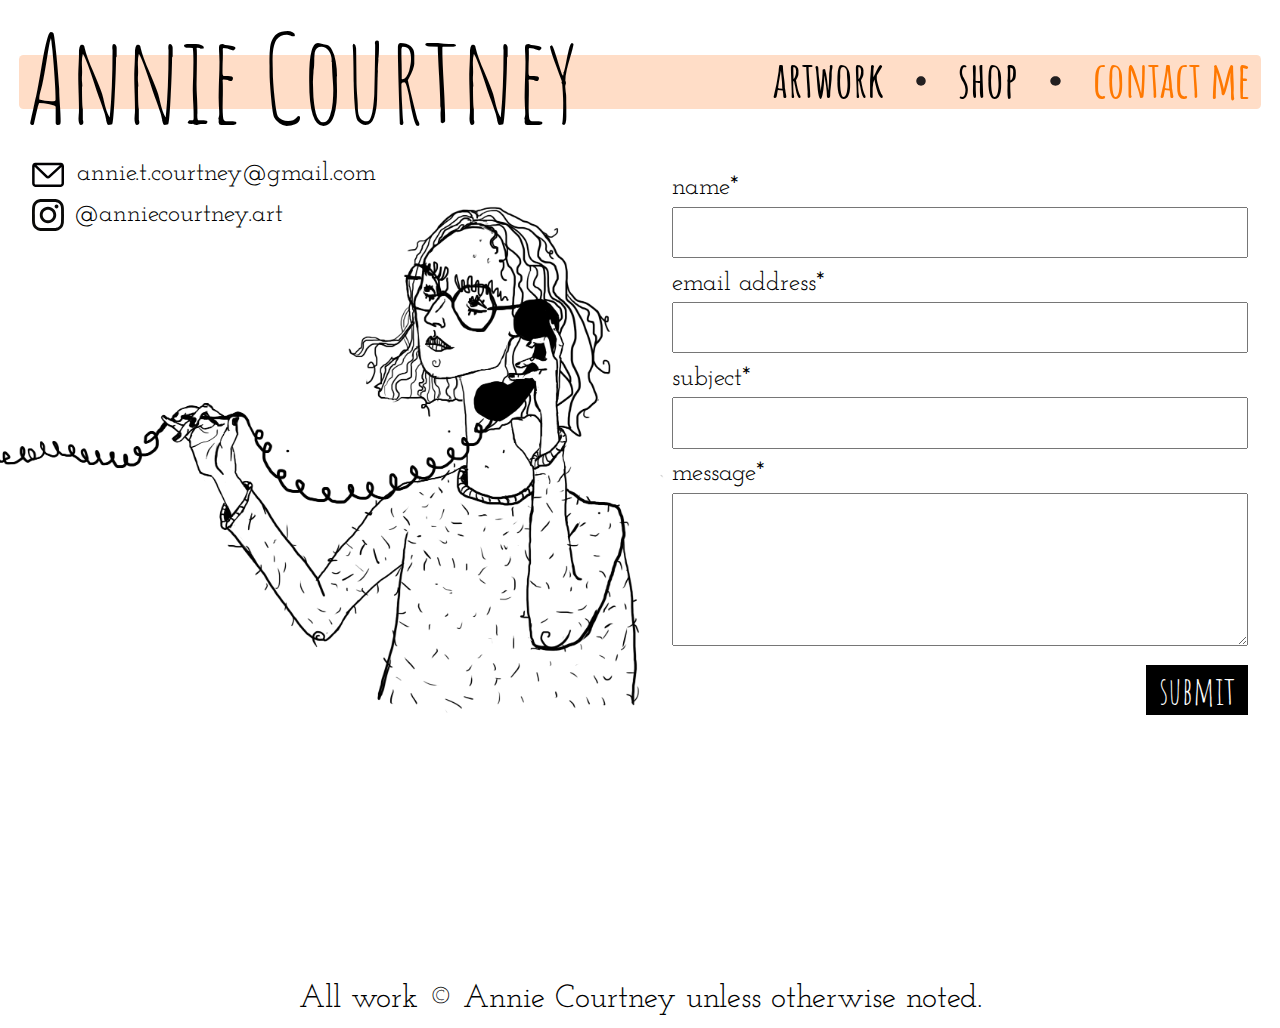
==== contact.html @ 9bca0bd7 "insta username change" ====
<!DOCTYPE html>
<html>
<head>
	<!--contact page-->
	<title>Annie Courtney</title>
	<link rel = "stylesheet" type = "text/css" href = "genStyle.css" />
	<link href="https://fonts.googleapis.com/css2?family=Amatic+SC:wght@400;700&family=Josefin+Slab&display=swap" rel="stylesheet">
	<link rel='icon' href='assets/favicon1.svg'/>
	<meta name="viewport" content="width=device-width, initial-scale=1">
</head>
<style>
	.alert {
	  display: none;
	  padding-left: 5vw;
	  padding-right: 5vw;
	  padding-bottom: 5vw;
	  padding-top: 1vw;
	  background-color: #000000;
	  color: white;
	  font-family: 'Josefin Slab', serif;
	  font-weight: 700;
	  font-size: 5vw;
	  margin-top: 1vw;
	  margin-bottom: 10vw;
	  width: 100%;
	}
	.closebtn {
	  margin-left: 7vw;
	  color: white;
	  font-weight: bold;
	  float: right;
	  font-size: 15vw;
	  font-weight: 400;
	  line-height: 0vw;
	  margin-right: -2vw;
	  cursor: pointer;
	  margin-bottom: 1vw;
	  margin-top: 5vw;
	  font-family:'Josefin Slab', sans-serif;
	}
	.closebtn:hover {
	  color: #ff7800;
	}
/*submit confirmation above*/
	#handles{
		font-size: 4.5vw;
		position: absolute;
		margin-top: -5vw;
		margin-left: 7vw;
		width: 45vw;
	}
	#my_email{
		margin-top: 0;
		margin-bottom: 0;
	}
	#my_email #email_text{
		position: absolute;
		margin-top: 1.5vw;
		margin-left: 1.75vw;
		text-decoration: none;
		color: black;
	}
	#insta_handle{
		margin-top: 0;
		margin-bottom: 0;
	}
	#insta_handle #insta_text{
		position: absolute;
		margin-top: 1vw;
		margin-left: 1.15vw;
		text-decoration: none;
		color: black;
	}
	#doodle{
		width: 110vw;
		height: auto;
		margin-top: -2vw;
		margin-bottom: -7vw;
	}
	#email_box{
		font-size: 5vw;
		margin: -16vw/*top*/ 7vw/*right*/ 5vw/*bottom*/ 7vw/*left*/;
	}
	#email_box input{
		width: 100%;
		height: 12vw;
		margin-top: 1.5vw;
		margin-bottom: 1.5vw;
		font-size: 5vw;
		font-family: 'Josefin Slab', serif;
		padding: 0vw 0vw 0vw 1.5vw;;
	}
	#email_box textarea{
		width: 100%;
		height: 45vw;
		margin-top: 1.5vw;
		margin-bottom: 0;
		font-size: 5vw;
		font-family: 'Josefin Slab', serif;
		padding: 1.5vw 1.5vw 0vw 2vw;
	}
	#email_box button{
		background-color: black;
		border-radius: 0;
		border: 0;
		color: white;
		font-family: 'Amatic SC', cursive;
		font-size: 7vw;
		padding-left: 2.2vw;
		padding-right: 2vw;
		margin-top: 2vw;
		margin-right: 0;
		float: right;
	}
	#email_box button:hover{
		background-color: #ff7800;
		cursor: pointer;
	}

	input[name="_honey"] {
  		display: none;
	}

/*desktop below*/

	@media (min-width: 992px), (orientation: landscape) {
		#inner_box{
			display: grid;
			grid-template-areas:
			'alert' 
			'doodle email_box';
		}

	.alert {
	  display: none;
	  padding-left: 2vw;
	  padding-right: 2vw;
	  padding-bottom: 3vw;
	  padding-top: 1vw;
	  background-color: #000000;
	  color: white;
	  font-family: 'Josefin Slab', serif;
	  font-weight: 700;
	  font-size: 2vw;
	  margin-top: -1vw;
	  margin-bottom: 6vw;
	  width: 100%;
	  text-align: center;
	}
	.closebtn {
	  margin-left: 0vw;
	  color: white;
	  float: right;
	  font-size: 5vw;
	  font-weight: 400;
	  margin-right: 0vw;
	  margin-top: 1vw;
	  cursor: pointer;
	  font-family:'Josefin Slab', sans-serif;
	}


		#handles img{
			width: 2.5vw;
		}
		#handles{
			position: relative;
			margin-top: -3vw;
			margin-left: 2.5vw;
			font-size: 2vw;
		}
		#my_email{
			margin-top: 0;
			margin-bottom: 0;
			/*height: 5vh;*/
		}
		#my_email img{
			margin-top: .25vw;
		}
		#my_email #email_text{
			position: absolute;
			margin-top: .75vw;
			margin-left: 1vw;
			text-decoration: none;
		}
		#insta_handle{
			margin-top: 0;
			margin-bottom: 0;
			/*height: 5vh;*/
		}
		#insta_handle img{
			margin-top: .5vw;
		}
		#insta_handle #insta_text{
			position: absolute;
			margin-top: .75vw;
			margin-left: .75vw;
			text-decoration: none;
			color: black;
		}
		#doodle{
			height: auto;
			width: 62vw;
			margin-top: -8vw;
			margin-bottom: 0;
		}
		#email_box{
			margin: -48.1vw/*top*/ 0/*right*/ 2vw/*bottom*/ 52.5vw/*left*/;
			width: 45vw;
			height: auto;
			font-size: 2vw;
		}
		#email_box input{
			width: 100%;
			height: 4vw;
			margin-top: .5vw;
			margin-bottom: 1vw;
			font-size: 2vw;
			font-family: 'Josefin Slab', serif;
			padding: 0 .1vw 0px 1vw;;
		}
		#email_box textarea{
			width: 100%;
			height: 12vw;
			margin-top: .5vw;
			margin-bottom: 0;
			font-size: 2vw;
			font-family: 'Josefin Slab', serif;
			padding: 1vw .1vw 0 1vw;
			rows: 20;
		}
		#email_box button{
			background-color: black;
			border-radius: 0;
			border: 0;
			color: white;
			font-family: 'Amatic SC', cursive;
			font-size: 3vw;
			padding-left: 1vw;
			padding-right: 1vw;
			margin-top: 1vw;
			margin-right: 0;
		}
	}
</style>
<body>
	<div id="box">
		<div class="bar1"></div>
		<div class="bar1 corners"></div>
  		<a id="annie">Annie Courtney</a>
  		<div class="bar1 bar2"></div>
  		<div class="bar1 bar2 corners"></div>
  		<div id="nav">
  			<a id="artwork" href="index.html" target="_self">artwork</a>
  			<img id="dot1"src="assets/dot.svg">
  			<a id="shop" href="shop.html" target="_self">shop</a>
  			<img id="dot2" src="assets/dot.svg">
  			<a id="contact" class="page_title" href="contact.html">contact me</a>
		</div>
	</div>
<div id="inner_box">
<!--page specific-->

<div class="alert">
  <span class="closebtn" onclick="this.parentElement.style.display='none';">&times;</span> 
  <br>
  Thank you! Your message has been sent and I will get back to you as soon as possible. - Annie
</div>

	<div id="handles">
		<a href="mailto:annie.t.courtney@gmail.com"><p id="my_email"><img id="puffalope" src="assets/mail.svg" width="30vw"><a id="email_text" href="mailto:annie.t.courtney@gmail.com"> annie.t.courtney@gmail.com</a></p></a>
		<a href="http://instagram.com/anniecourtney.art" target="_blank" rel="noopener noreferrer"><p id="insta_handle"><img id="insta_icon" src="assets/insta.svg" width="30vw"><a id="insta_text" href="http://instagram.com/anniecourtney.art" target="_blank" rel="noopener noreferrer"> @anniecourtney.art</a></p></a>
	</div>
<div id="phone">
	<img  id="doodle" src="assets/contact_me.png" alt="doodle of girl on phone">
</div>
	<div id="email_box">
		<form action="https://formsubmit.co/annie.t.courtney@gmail.com" 
method="POST">
			<input type="hidden" name="_next" value="https://annietrue.github.io/anniecourtney.art/contact_submitted.html">
			<input type="text" name="_honey">
			<input type="hidden" name="_autoresponse" value="Thanks so much for reaching out! I will get back to you as soon as possible. - Annie">
			<input type="hidden" name="_template" value="box">
			<!-- hidden formsubmit.co settings ^^^  -->
			<label for="name">name*</label>
			<br>
			<input type="text" id="name" name="name" value="" required>
			<br>
			<label for="email_address">email address*</label>
			<br>
			<input type="email" id="email_address" name="email" value="" required>
			<br>
			<label for="subject">subject*</label>
			<br>
			<input type="text" id="subject" name="subject" value="" required>
			<br>
			<label for="message">message*</label>
			<br>
			<textarea id="message" name="message" value="" required></textarea>
			<br>
			<button type="submit">submit</button>
		</form>
	</div>
<!-- ^^^ page specific ^^^ -->
</div>
	<div id="footer">All work &#169; Annie Courtney unless otherwise  noted.</div>
</body>
</html>
---- genStyle.css ----
/* general every-page style */
html {
  box-sizing: border-box;
}
*, *:before, *:after {
  box-sizing: inherit;
} 
/*the above is so input boxes do not exceed 
their parent containers when they have padding*/

body{
	font-family: 'Josefin Slab', serif;
	margin: 0px;
	font-size: 98pt; /*the font size that all font percentages will be referencing*/

/*polka dots below*/
/* 	background-image: radial-gradient(#f2f2f2 5%, transparent 5%), radial-gradient(#f2f2f2 5%, transparent 5%);
  	background-color: #ffffff;
  	background-attachment: fixed;
  	background-position: 0% 0%, 50% 50%;
  	background-size: 5% 10%;*/



}
#box{ /*this is for the header and nav bar only*/
	display: flex;
	flex: 0 1 auto;
	flex-direction: column;
	margin-bottom: 4vh;
}
#nav {
	position: relative;
	font-family: 'Amatic SC', cursive;
	font-size: 8vw;
	text-align: center;
	font-weight: 700;
	margin-right: 13.5vw;
	margin-left: auto;
	margin-top: 1vw;
}
#nav a{
	color: black;
	text-decoration: none;
}
#nav #artwork{
	margin-right: 1.5vw;
}
#nav #shop{
	margin-right: 1.8vw;
	margin-left: 1.5vw;
}
#nav #contact{
	margin-left: 1.7vw;
}
#nav img{
	height: 1.75vw;
	margin-bottom: 1.7vw;
}
#nav a:hover {
		color: #ff7800;
}
#nav .page_title{
	color: #ff7800;
}
#annie {
	position: relative;
	text-align: center;
	font-size: 19.2vw;
	font-family: 'Amatic SC', cursive;
	font-weight: 400;
}
.bar1 {
	position: absolute;
	background-color: #ffddc7;
	height: 8.4vw;
	width: 95vw;
	border-radius: 1vw;
	right: 0;
	top: 9vw;

}
.bar2 {
	width: 88vw;
	left: 0;
	top: 26.5vw;
}
.corners{
	border-radius: 0px;
	width: 10%;
}
#inner_box{
	min-height: 100%;
    padding-bottom: 15vw;
}
#footer{
	position: static;
	text-align: center;
	font-size: 4vw;
	width: 100%;
	bottom:0;
	padding-bottom: 3.5vw;
}

/*dektop stuff below*/

@media (min-width: 992px), (orientation: landscape) {
	#box{
		display: grid;
		grid-template-areas: 
		'annie nav';
	}
	#nav {
		position: relative;
		font-family: 'Amatic SC', cursive;
		font-size: 3.8vw;
		font-weight: 700;
		margin-top: 3.8vw;
		margin-left: auto;
		margin-right: 2.3vw;
		display: grid;
		grid-template-areas: 'artwork dot1 shop dot2 contact';
	}
	#nav a{
		color: black;
		text-decoration: none;
	}
	#nav #artwork{
		margin: 0px/*top*/ 2.5vw/*right*/ 0px/*bottom*/ 0px/*left*/;
	}
	#nav #shop{
		margin: 0px/*top*/ 2.5vw/*right*/ 0px/*bottom*/ 2.5vw/*left*/;
	}
	#nav #contact{
		margin: 0px/*top*/ 0vw/*right*/ 0px/*bottom*/ 2.5vw/*left*/;
	}
	#nav img{
		height: .8vw;
		margin-top: 2.1vw;
	}
	#nav a:hover {
			color: #ff7800;
	}
	#nav #page_title{
		color: #ff7800;
	}
	#annie {
		position: relative;
		text-align: left;
		margin-left: 2vw;
		font-size: 9.5vw;
		font-family: 'Amatic SC', cursive;
		font-weight: 400;
	}
	.bar1 {
		position: absolute;
		background-color: #ffddc7;
		height: 4.2vw;
		width: 97vw;
		border-radius: .35vw;
		right: 1.5vw;
		top: 4.3vw;

	}
	.bar2 {
		background-color: #ffddc700;/*completely transparent*/
	}
	.corners{
		background-color: #ffddc700;/*completely transparent*/

	}
	#footer{
		font-size: 2.5vw;
		padding-bottom: 1vw;
	}
}
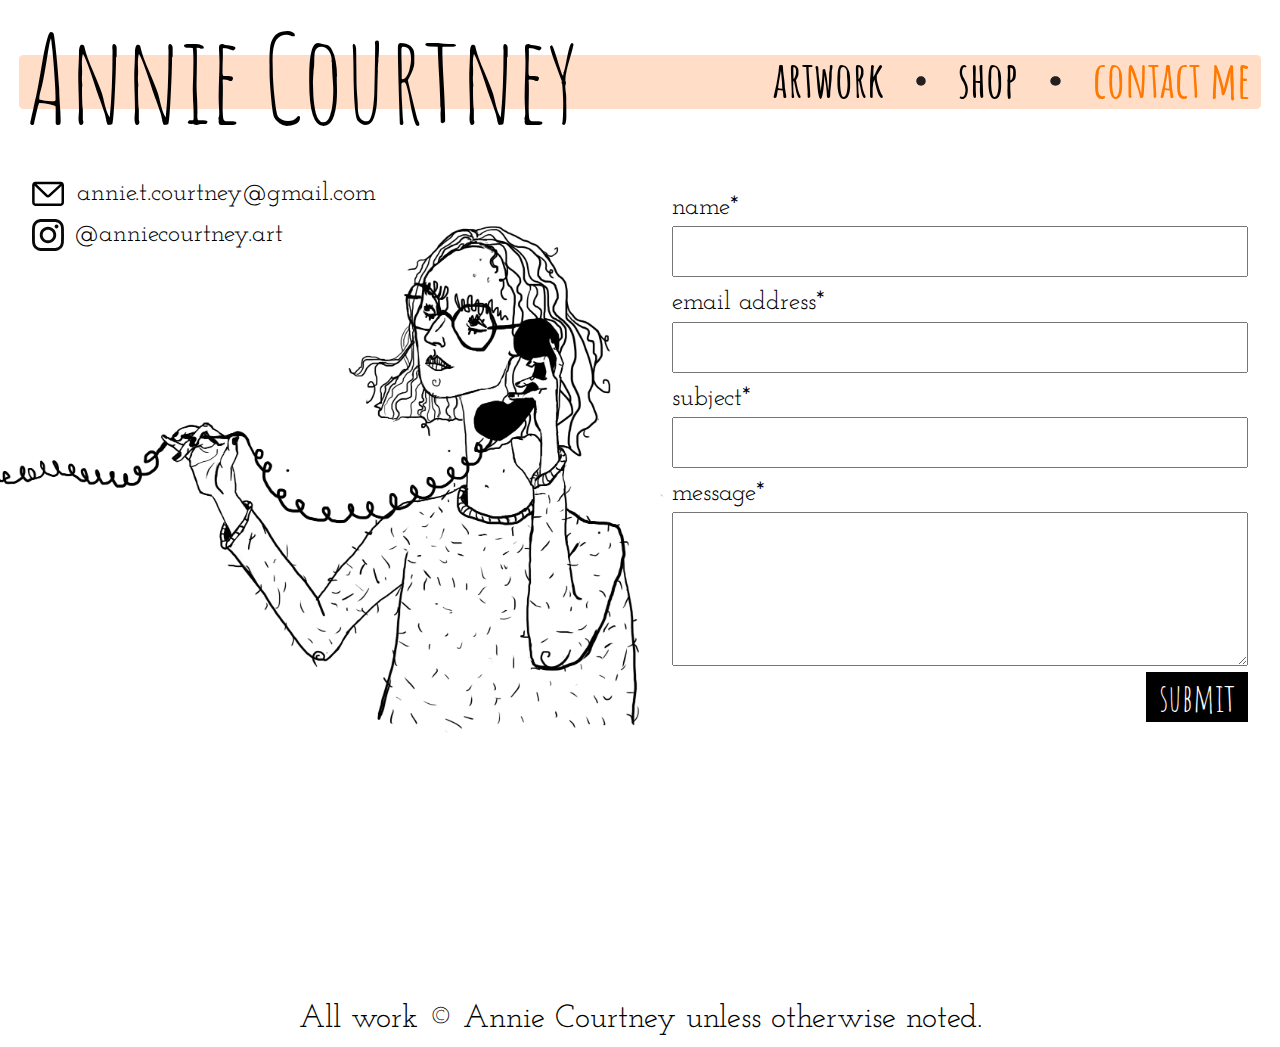
==== commit fd5a04b5: "shop page eyes move" ====
--- a/contact.html
+++ b/contact.html
@@ -238,7 +238,7 @@
 			font-size: 3vw;
 			padding-left: 1vw;
 			padding-right: 1vw;
-			margin-top: 1vw;
+			margin-top: 0vw;
 			margin-right: 0;
 		}
 	}
--- a/genStyle.css
+++ b/genStyle.css
@@ -38,6 +38,7 @@
 	margin-right: 13.5vw;
 	margin-left: auto;
 	margin-top: 1vw;
+	margin-bottom: 5vw;
 }
 #nav a{
 	color: black;
@@ -45,6 +46,7 @@
 }
 #nav #artwork{
 	margin-right: 1.5vw;
+
 }
 #nav #shop{
 	margin-right: 1.8vw;
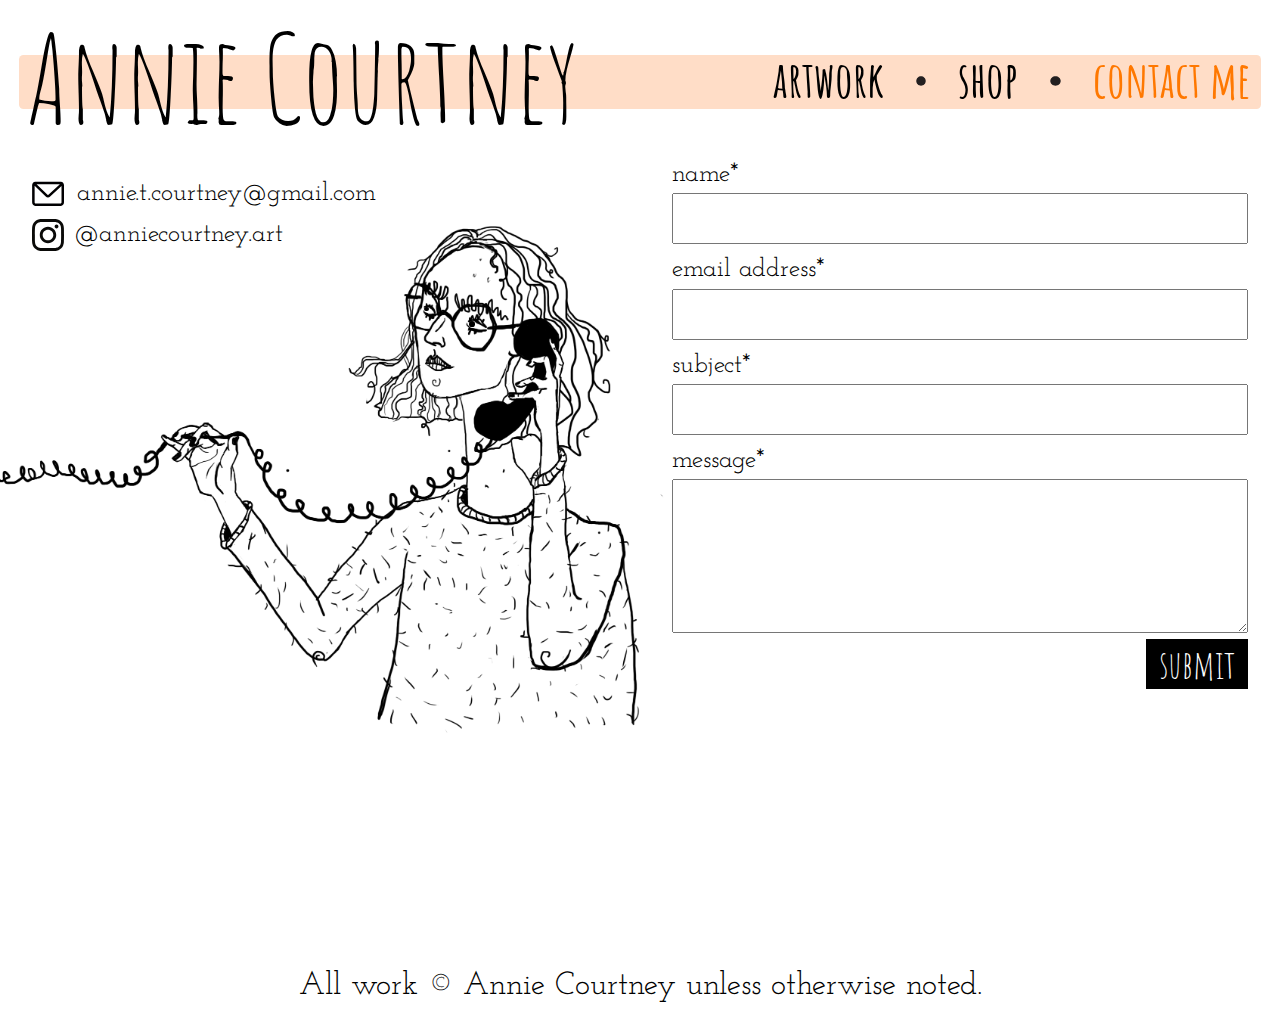
==== commit 31219709: "eyes moving on contact page" ====
--- a/contact.html
+++ b/contact.html
@@ -4,9 +4,11 @@
 	<!--contact page-->
 	<title>Annie Courtney</title>
 	<link rel = "stylesheet" type = "text/css" href = "genStyle.css" />
+	<link rel="stylesheet" type="text/css" href="contact_style.css"/> <!-- for eye movement -->
 	<link href="https://fonts.googleapis.com/css2?family=Amatic+SC:wght@400;700&family=Josefin+Slab&display=swap" rel="stylesheet">
 	<link rel='icon' href='assets/favicon1.svg'/>
 	<meta name="viewport" content="width=device-width, initial-scale=1">
+	<script defer src="contact_script.js"></script> <!-- for eye movement -->
 </head>
 <style>
 	.alert {
@@ -71,7 +73,13 @@
 		text-decoration: none;
 		color: black;
 	}
-	#doodle{
+	#with_pupils{
+		display: block;
+	}
+	#without_pupils{
+		display: none;
+	}
+	.doodle{
 		width: 110vw;
 		height: auto;
 		margin-top: -2vw;
@@ -168,6 +176,7 @@
 			margin-top: -3vw;
 			margin-left: 2.5vw;
 			font-size: 2vw;
+			z-index: 2;
 		}
 		#my_email{
 			margin-top: 0;
@@ -198,11 +207,22 @@
 			text-decoration: none;
 			color: black;
 		}
-		#doodle{
+		#phone{
+			width: 62vw;
+			position: relative;
+		}
+		#with_pupils{
+			display: none;
+		}
+		#without_pupils{
+			display: block;
+		}
+		.doodle{
 			height: auto;
 			width: 62vw;
 			margin-top: -8vw;
 			margin-bottom: 0;
+			z-index: -1;
 		}
 		#email_box{
 			margin: -48.1vw/*top*/ 0/*right*/ 2vw/*bottom*/ 52.5vw/*left*/;
@@ -272,7 +292,14 @@
 		<a href="http://instagram.com/anniecourtney.art" target="_blank" rel="noopener noreferrer"><p id="insta_handle"><img id="insta_icon" src="assets/insta.svg" width="30vw"><a id="insta_text" href="http://instagram.com/anniecourtney.art" target="_blank" rel="noopener noreferrer"> @anniecourtney.art</a></p></a>
 	</div>
 <div id="phone">
-	<img  id="doodle" src="assets/contact_me.png" alt="doodle of girl on phone">
+	<div id="left_socket" class="socket">
+		<div id="left_eye" class="eye"></div>
+	</div>
+	<div id="right_socket" class="socket">
+		<div id="right_eye" class="eye"></div>
+	</div>
+	<img  id="without_pupils" class="doodle" src="assets/contact_me.png" alt="doodle of girl on phone">
+	<img  id="with_pupils" class="doodle" src="assets/contact_me_pupil.png" alt="doodle of girl on phone">
 </div>
 	<div id="email_box">
 		<form action="https://formsubmit.co/annie.t.courtney@gmail.com" 
--- a/contact_style.css
+++ b/contact_style.css
@@ -0,0 +1,68 @@
+.eye{
+	display: none;
+}
+.socket{
+	display: none;
+}
+@media (min-width: 992px), (orientation: landscape) {
+
+	/*general eye classes*/
+	.eye{
+		display: block;
+		position: relative;
+		background-color: black;
+		height: .5vw;
+		width: .5vw;
+		border-radius: 50%;
+		z-index: 100; /*above everything so high number*/
+
+	}
+	.socket{
+		display: block;
+		position: absolute;
+		overflow: hidden;
+		height: 1vw;
+		width: 1.5vw;
+		z-index: 99; /*just below the eyes*/
+
+	}
+
+	/*left eye and socket*/
+	#left_socket{
+		left: 33.1vw;
+		top: 3.9vw;
+
+		height: .55vw;
+		width: .8vw;
+	}
+	#left_eye{
+		height: .35vw;
+		width: .35vw;
+
+		top: .01vw; /* default: .01vw steps: -.05vw, .01vw, .2vw, .3vw */
+		left: .05vw; /* default: .05vw steps: -.1vw, .1vw, .25vw, .45vw */
+
+	}
+
+	/*right eye and socket*/
+	#right_socket{
+		left: 36.5vw;
+		top: 4.95vw;
+
+		height: .75vw;
+		width: 1.35vw;
+	}
+	#right_eye{
+		height: .45vw;
+		width: .45vw;
+
+		top: .05vw; /* default: .05vw steps: -.05vw, .05vw, .2vw, .3vw */
+		left: .15vw; /* default: .15vw range: 0vw, .25vw, .5vw, .75vw */
+
+	}
+
+}
+
+
+
+
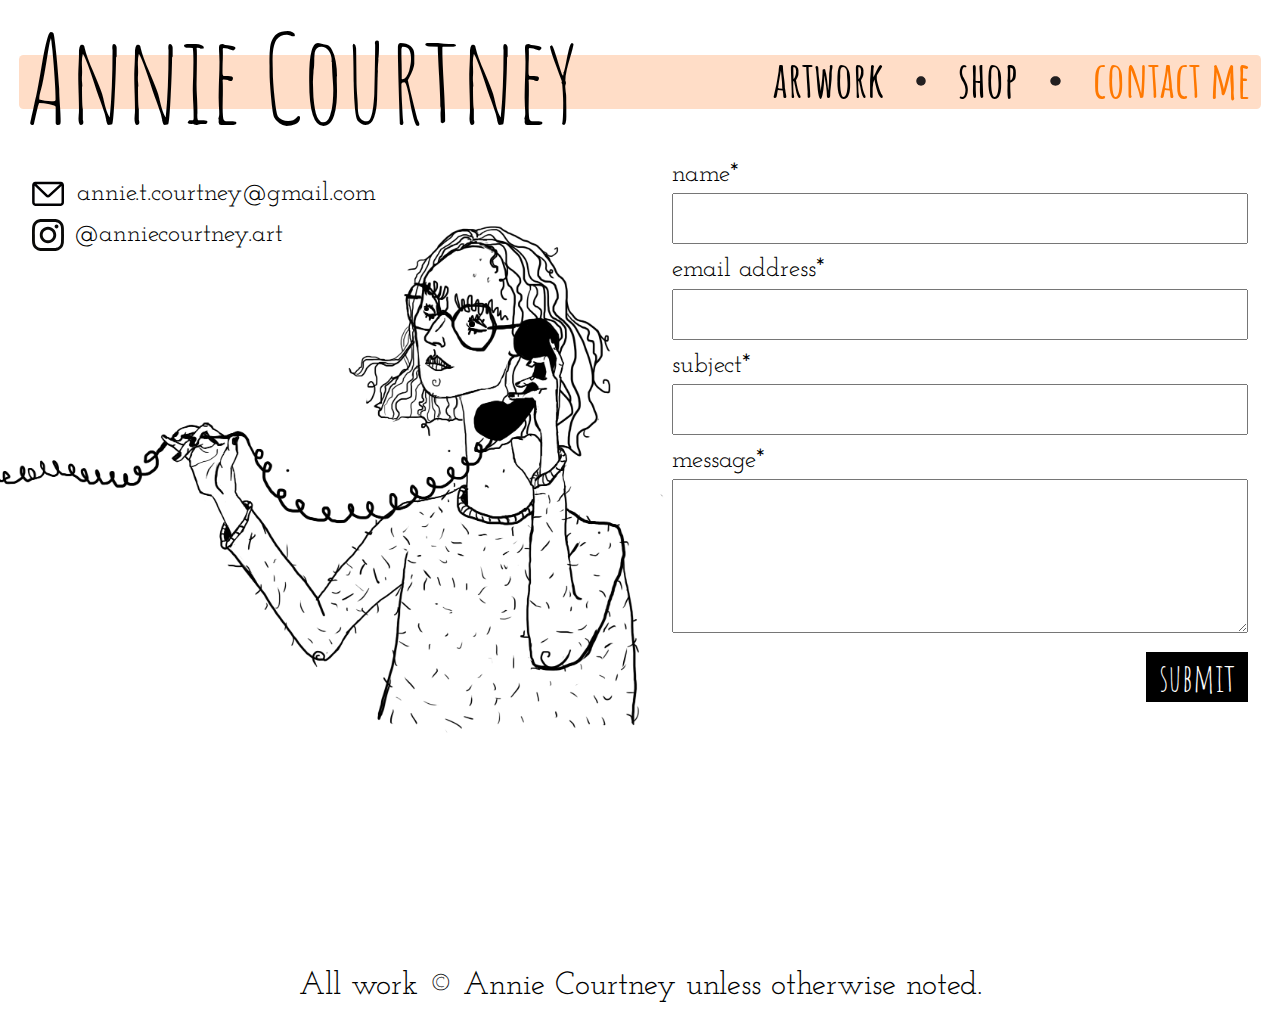
==== commit 2a52af66: "made code prettier" ====
--- a/contact.html
+++ b/contact.html
@@ -3,264 +3,16 @@
 <head>
 	<!--contact page-->
 	<title>Annie Courtney</title>
-	<link rel = "stylesheet" type = "text/css" href = "genStyle.css" />
-	<link rel="stylesheet" type="text/css" href="contact_style.css"/> <!-- for eye movement -->
-	<link href="https://fonts.googleapis.com/css2?family=Amatic+SC:wght@400;700&family=Josefin+Slab&display=swap" rel="stylesheet">
+	<link rel = "stylesheet" type = "text/css" href = "css/genStyle.css" />
+	<link rel="stylesheet" type="text/css" href="css/contact_eyes.css"/> <!-- for eye movement -->
+	<link rel="stylesheet" type="text/css" href="css/contact.css"/>
 	<link rel='icon' href='assets/favicon1.svg'/>
-	<meta name="viewport" content="width=device-width, initial-scale=1">
-	<script defer src="contact_script.js"></script> <!-- for eye movement -->
+	<script defer src="js/contact_eyes.js"></script> <!-- for eye movement -->
 </head>
 <style>
-	.alert {
-	  display: none;
-	  padding-left: 5vw;
-	  padding-right: 5vw;
-	  padding-bottom: 5vw;
-	  padding-top: 1vw;
-	  background-color: #000000;
-	  color: white;
-	  font-family: 'Josefin Slab', serif;
-	  font-weight: 700;
-	  font-size: 5vw;
-	  margin-top: 1vw;
-	  margin-bottom: 10vw;
-	  width: 100%;
-	}
-	.closebtn {
-	  margin-left: 7vw;
-	  color: white;
-	  font-weight: bold;
-	  float: right;
-	  font-size: 15vw;
-	  font-weight: 400;
-	  line-height: 0vw;
-	  margin-right: -2vw;
-	  cursor: pointer;
-	  margin-bottom: 1vw;
-	  margin-top: 5vw;
-	  font-family:'Josefin Slab', sans-serif;
-	}
-	.closebtn:hover {
-	  color: #ff7800;
-	}
-/*submit confirmation above*/
-	#handles{
-		font-size: 4.5vw;
-		position: absolute;
-		margin-top: -5vw;
-		margin-left: 7vw;
-		width: 45vw;
-	}
-	#my_email{
-		margin-top: 0;
-		margin-bottom: 0;
-	}
-	#my_email #email_text{
-		position: absolute;
-		margin-top: 1.5vw;
-		margin-left: 1.75vw;
-		text-decoration: none;
-		color: black;
-	}
-	#insta_handle{
-		margin-top: 0;
-		margin-bottom: 0;
-	}
-	#insta_handle #insta_text{
-		position: absolute;
-		margin-top: 1vw;
-		margin-left: 1.15vw;
-		text-decoration: none;
-		color: black;
-	}
-	#with_pupils{
-		display: block;
-	}
-	#without_pupils{
-		display: none;
-	}
-	.doodle{
-		width: 110vw;
-		height: auto;
-		margin-top: -2vw;
-		margin-bottom: -7vw;
-	}
-	#email_box{
-		font-size: 5vw;
-		margin: -16vw/*top*/ 7vw/*right*/ 5vw/*bottom*/ 7vw/*left*/;
-	}
-	#email_box input{
-		width: 100%;
-		height: 12vw;
-		margin-top: 1.5vw;
-		margin-bottom: 1.5vw;
-		font-size: 5vw;
-		font-family: 'Josefin Slab', serif;
-		padding: 0vw 0vw 0vw 1.5vw;;
-	}
-	#email_box textarea{
-		width: 100%;
-		height: 45vw;
-		margin-top: 1.5vw;
-		margin-bottom: 0;
-		font-size: 5vw;
-		font-family: 'Josefin Slab', serif;
-		padding: 1.5vw 1.5vw 0vw 2vw;
-	}
-	#email_box button{
-		background-color: black;
-		border-radius: 0;
-		border: 0;
-		color: white;
-		font-family: 'Amatic SC', cursive;
-		font-size: 7vw;
-		padding-left: 2.2vw;
-		padding-right: 2vw;
-		margin-top: 2vw;
-		margin-right: 0;
-		float: right;
-	}
-	#email_box button:hover{
-		background-color: #ff7800;
-		cursor: pointer;
-	}
-
-	input[name="_honey"] {
-  		display: none;
-	}
-
-/*desktop below*/
-
-	@media (min-width: 992px), (orientation: landscape) {
-		#inner_box{
-			display: grid;
-			grid-template-areas:
-			'alert' 
-			'doodle email_box';
-		}
-
-	.alert {
-	  display: none;
-	  padding-left: 2vw;
-	  padding-right: 2vw;
-	  padding-bottom: 3vw;
-	  padding-top: 1vw;
-	  background-color: #000000;
-	  color: white;
-	  font-family: 'Josefin Slab', serif;
-	  font-weight: 700;
-	  font-size: 2vw;
-	  margin-top: -1vw;
-	  margin-bottom: 6vw;
-	  width: 100%;
-	  text-align: center;
-	}
-	.closebtn {
-	  margin-left: 0vw;
-	  color: white;
-	  float: right;
-	  font-size: 5vw;
-	  font-weight: 400;
-	  margin-right: 0vw;
-	  margin-top: 1vw;
-	  cursor: pointer;
-	  font-family:'Josefin Slab', sans-serif;
-	}
-
-
-		#handles img{
-			width: 2.5vw;
-		}
-		#handles{
-			position: relative;
-			margin-top: -3vw;
-			margin-left: 2.5vw;
-			font-size: 2vw;
-			z-index: 2;
-		}
-		#my_email{
-			margin-top: 0;
-			margin-bottom: 0;
-			/*height: 5vh;*/
-		}
-		#my_email img{
-			margin-top: .25vw;
-		}
-		#my_email #email_text{
-			position: absolute;
-			margin-top: .75vw;
-			margin-left: 1vw;
-			text-decoration: none;
-		}
-		#insta_handle{
-			margin-top: 0;
-			margin-bottom: 0;
-			/*height: 5vh;*/
-		}
-		#insta_handle img{
-			margin-top: .5vw;
-		}
-		#insta_handle #insta_text{
-			position: absolute;
-			margin-top: .75vw;
-			margin-left: .75vw;
-			text-decoration: none;
-			color: black;
-		}
-		#phone{
-			width: 62vw;
-			position: relative;
-		}
-		#with_pupils{
-			display: none;
-		}
-		#without_pupils{
-			display: block;
-		}
-		.doodle{
-			height: auto;
-			width: 62vw;
-			margin-top: -8vw;
-			margin-bottom: 0;
-			z-index: -1;
-		}
-		#email_box{
-			margin: -48.1vw/*top*/ 0/*right*/ 2vw/*bottom*/ 52.5vw/*left*/;
-			width: 45vw;
-			height: auto;
-			font-size: 2vw;
-		}
-		#email_box input{
-			width: 100%;
-			height: 4vw;
-			margin-top: .5vw;
-			margin-bottom: 1vw;
-			font-size: 2vw;
-			font-family: 'Josefin Slab', serif;
-			padding: 0 .1vw 0px 1vw;;
-		}
-		#email_box textarea{
-			width: 100%;
-			height: 12vw;
-			margin-top: .5vw;
-			margin-bottom: 0;
-			font-size: 2vw;
-			font-family: 'Josefin Slab', serif;
-			padding: 1vw .1vw 0 1vw;
-			rows: 20;
-		}
-		#email_box button{
-			background-color: black;
-			border-radius: 0;
-			border: 0;
-			color: white;
-			font-family: 'Amatic SC', cursive;
-			font-size: 3vw;
-			padding-left: 1vw;
-			padding-right: 1vw;
-			margin-top: 0vw;
-			margin-right: 0;
-		}
+	/*hide the submit alert*/
+	.alert{
+		display:none;
 	}
 </style>
 <body>
--- a/css/genStyle.css
+++ b/css/genStyle.css
@@ -0,0 +1,178 @@
+/* general every-page style */
+html {
+  box-sizing: border-box;
+}
+*, *:before, *:after {
+  box-sizing: inherit;
+} 
+/*the above is so input boxes do not exceed 
+their parent containers when they have padding*/
+
+body{
+	font-family: 'Josefin Slab', serif;
+	margin: 0px;
+	font-size: 98pt; /*the font size that all font percentages will be referencing*/
+
+/*polka dots below*/
+/* 	background-image: radial-gradient(#f2f2f2 5%, transparent 5%), radial-gradient(#f2f2f2 5%, transparent 5%);
+  	background-color: #ffffff;
+  	background-attachment: fixed;
+  	background-position: 0% 0%, 50% 50%;
+  	background-size: 5% 10%;*/
+
+
+
+}
+#box{ /*this is for the header and nav bar only*/
+	display: flex;
+	flex: 0 1 auto;
+	flex-direction: column;
+	margin-bottom: 4vh;
+}
+#nav {
+	position: relative;
+	font-family: 'Amatic SC', cursive;
+	font-size: 8vw;
+	text-align: center;
+	font-weight: 700;
+	margin-right: 13.5vw;
+	margin-left: auto;
+	margin-top: 1vw;
+	margin-bottom: 5vw;
+}
+#nav a{
+	color: black;
+	text-decoration: none;
+}
+#nav #artwork{
+	margin-right: 1.5vw;
+
+}
+#nav #shop{
+	margin-right: 1.8vw;
+	margin-left: 1.5vw;
+}
+#nav #contact{
+	margin-left: 1.7vw;
+}
+#nav img{
+	height: 1.75vw;
+	margin-bottom: 1.7vw;
+}
+#nav a:hover {
+		color: #ff7800;
+}
+#nav .page_title{
+	color: #ff7800;
+}
+#annie {
+	position: relative;
+	text-align: center;
+	font-size: 19.2vw;
+	font-family: 'Amatic SC', cursive;
+	font-weight: 400;
+}
+.bar1 {
+	position: absolute;
+	background-color: #ffddc7;
+	height: 8.4vw;
+	width: 95vw;
+	border-radius: 1vw;
+	right: 0;
+	top: 9vw;
+
+}
+.bar2 {
+	width: 88vw;
+	left: 0;
+	top: 26.5vw;
+}
+.corners{
+	border-radius: 0px;
+	width: 10%;
+}
+#inner_box{
+	min-height: 100%;
+    padding-bottom: 15vw;
+}
+#footer{
+	position: static;
+	text-align: center;
+	font-size: 4vw;
+	width: 100%;
+	bottom:0;
+	padding-bottom: 3.5vw;
+}
+
+/*dektop stuff below*/
+
+@media (min-width: 992px), (orientation: landscape) {
+	#box{
+		display: grid;
+		grid-template-areas: 
+		'annie nav';
+	}
+	#nav {
+		position: relative;
+		font-family: 'Amatic SC', cursive;
+		font-size: 3.8vw;
+		font-weight: 700;
+		margin-top: 3.8vw;
+		margin-left: auto;
+		margin-right: 2.3vw;
+		display: grid;
+		grid-template-areas: 'artwork dot1 shop dot2 contact';
+	}
+	#nav a{
+		color: black;
+		text-decoration: none;
+	}
+	#nav #artwork{
+		margin: 0px/*top*/ 2.5vw/*right*/ 0px/*bottom*/ 0px/*left*/;
+	}
+	#nav #shop{
+		margin: 0px/*top*/ 2.5vw/*right*/ 0px/*bottom*/ 2.5vw/*left*/;
+	}
+	#nav #contact{
+		margin: 0px/*top*/ 0vw/*right*/ 0px/*bottom*/ 2.5vw/*left*/;
+	}
+	#nav img{
+		height: .8vw;
+		margin-top: 2.1vw;
+	}
+	#nav a:hover {
+			color: #ff7800;
+	}
+	#nav #page_title{
+		color: #ff7800;
+	}
+	#annie {
+		position: relative;
+		text-align: left;
+		margin-left: 2vw;
+		font-size: 9.5vw;
+		font-family: 'Amatic SC', cursive;
+		font-weight: 400;
+	}
+	.bar1 {
+		position: absolute;
+		background-color: #ffddc7;
+		height: 4.2vw;
+		width: 97vw;
+		border-radius: .35vw;
+		right: 1.5vw;
+		top: 4.3vw;
+
+	}
+	.bar2 {
+		background-color: #ffddc700;/*completely transparent*/
+	}
+	.corners{
+		background-color: #ffddc700;/*completely transparent*/
+
+	}
+	#footer{
+		font-size: 2.5vw;
+		padding-bottom: 1vw;
+	}
+}--- a/css/contact_eyes.css
+++ b/css/contact_eyes.css
@@ -0,0 +1,68 @@
+.eye{
+	display: none;
+}
+.socket{
+	display: none;
+}
+@media (min-width: 992px), (orientation: landscape) {
+
+	/*general eye classes*/
+	.eye{
+		display: block;
+		position: relative;
+		background-color: black;
+		height: .5vw;
+		width: .5vw;
+		border-radius: 50%;
+		z-index: 100; /*above everything so high number*/
+
+	}
+	.socket{
+		display: block;
+		position: absolute;
+		overflow: hidden;
+		height: 1vw;
+		width: 1.5vw;
+		z-index: 99; /*just below the eyes*/
+
+	}
+
+	/*left eye and socket*/
+	#left_socket{
+		left: 33.1vw;
+		top: 3.9vw;
+
+		height: .58vw;
+		width: .85vw;
+	}
+	#left_eye{
+		height: .35vw;
+		width: .35vw;
+
+		top: .01vw; /* default: .01vw steps: -.05vw, .01vw, .15vw, .3vw */
+		left: .05vw; /* default: .05vw steps: -.1vw, .1vw, .25vw, .45vw */
+
+	}
+
+	/*right eye and socket*/
+	#right_socket{
+		left: 36.5vw;
+		top: 4.95vw;
+
+		height: .75vw;
+		width: 1.35vw;
+	}
+	#right_eye{
+		height: .45vw;
+		width: .45vw;
+
+		top: .05vw; /* default: .05vw steps: -.05vw, .05vw, .2vw, .3vw */
+		left: .15vw; /* default: .15vw range: 0vw, .25vw, .5vw, .75vw */
+
+	}
+
+}
+
+
+
+
--- a/css/contact.css
+++ b/css/contact.css
@@ -0,0 +1,192 @@
+@import url('https://fonts.googleapis.com/css2?family=Amatic+SC&family=Josefin+Slab&display=swap');
+
+/*submit confirmation above*/
+#handles{
+	font-size: 4.5vw;
+	position: absolute;
+	margin-top: -5vw;
+	margin-left: 7vw;
+	width: 45vw;
+}
+#my_email{
+	margin-top: 0;
+	margin-bottom: 0;
+}
+#my_email #email_text{
+	position: absolute;
+	margin-top: 1.5vw;
+	margin-left: 1.75vw;
+	text-decoration: none;
+	color: black;
+}
+#insta_handle{
+	margin-top: 0;
+	margin-bottom: 0;
+}
+#insta_handle #insta_text{
+	position: absolute;
+	margin-top: 1vw;
+	margin-left: 1.15vw;
+	text-decoration: none;
+	color: black;
+}
+#with_pupils{
+	display: block;
+}
+#without_pupils{
+	display: none;
+}
+.doodle{
+	width: 110vw;
+	height: auto;
+	margin-top: -2vw;
+	margin-bottom: -7vw;
+}
+#email_box{
+	font-size: 5vw;
+	margin: -16vw/*top*/ 7vw/*right*/ 5vw/*bottom*/ 7vw/*left*/;
+}
+#email_box input{
+	width: 100%;
+	height: 12vw;
+	margin-top: 1.5vw;
+	margin-bottom: 1.5vw;
+	font-size: 5vw;
+	font-family: 'Josefin Slab', serif;
+	padding: 0vw 0vw 0vw 1.5vw;;
+}
+#email_box textarea{
+	width: 100%;
+	height: 45vw;
+	margin-top: 1.5vw;
+	margin-bottom: 0;
+	font-size: 5vw;
+	font-family: 'Josefin Slab', serif;
+	padding: 1.5vw 1.5vw 0vw 2vw;
+}
+#email_box button{
+	background-color: black;
+	border-radius: 0;
+	border: 0;
+	color: white;
+	font-family: 'Amatic SC', cursive;
+	font-size: 7vw;
+	padding-left: 2.2vw;
+	padding-right: 2vw;
+	margin-top: 2vw;
+	margin-right: 0;
+	float: right;
+}
+#email_box button:hover{
+	background-color: #ff7800;
+	cursor: pointer;
+}
+
+input[name="_honey"] {
+		display: none;
+}
+
+/*desktop below*/
+
+@media (min-width: 992px), (orientation: landscape) {
+	#inner_box{
+		display: grid;
+		grid-template-areas:
+		'alert' 
+		'doodle email_box';
+	}
+	#handles img{
+		width: 2.5vw;
+	}
+	#handles{
+		position: relative;
+		margin-top: -3vw;
+		margin-left: 2.5vw;
+		font-size: 2vw;
+		z-index: 2;
+	}
+	#my_email{
+		margin-top: 0;
+		margin-bottom: 0;
+		/*height: 5vh;*/
+	}
+	#my_email img{
+		margin-top: .25vw;
+	}
+	#my_email #email_text{
+		position: absolute;
+		margin-top: .75vw;
+		margin-left: 1vw;
+		text-decoration: none;
+	}
+	#insta_handle{
+		margin-top: 0;
+		margin-bottom: 0;
+		/*height: 5vh;*/
+	}
+	#insta_handle img{
+		margin-top: .5vw;
+	}
+	#insta_handle #insta_text{
+		position: absolute;
+		margin-top: .75vw;
+		margin-left: .75vw;
+		text-decoration: none;
+		color: black;
+	}
+	#phone{
+		width: 62vw;
+		position: relative;
+	}
+	#with_pupils{
+		display: none;
+	}
+	#without_pupils{
+		display: block;
+	}
+	.doodle{
+		height: auto;
+		width: 62vw;
+		margin-top: -8vw;
+		margin-bottom: 0;
+		z-index: -1;
+	}
+	#email_box{
+		margin: -48.1vw/*top*/ 0/*right*/ 2vw/*bottom*/ 52.5vw/*left*/;
+		width: 45vw;
+		height: auto;
+		font-size: 2vw;
+		z-index: 2;
+	}
+	#email_box input{
+		width: 100%;
+		height: 4vw;
+		margin-top: .5vw;
+		margin-bottom: 1vw;
+		font-size: 2vw;
+		font-family: 'Josefin Slab', serif;
+		padding: 0 .1vw 0px 1vw;;
+	}
+	#email_box textarea{
+		width: 100%;
+		height: 12vw;
+		margin-top: .5vw;
+		margin-bottom: 0;
+		font-size: 2vw;
+		font-family: 'Josefin Slab', serif;
+		padding: 1vw .1vw 0 1vw;
+		rows: 20;
+	}
+	#email_box button{
+		background-color: black;
+		border-radius: 0;
+		border: 0;
+		color: white;
+		font-family: 'Amatic SC', cursive;
+		font-size: 3vw;
+		padding-left: 1vw;
+		padding-right: 1vw;
+		margin-top: 1vw;
+		margin-right: 0;
+	}
+}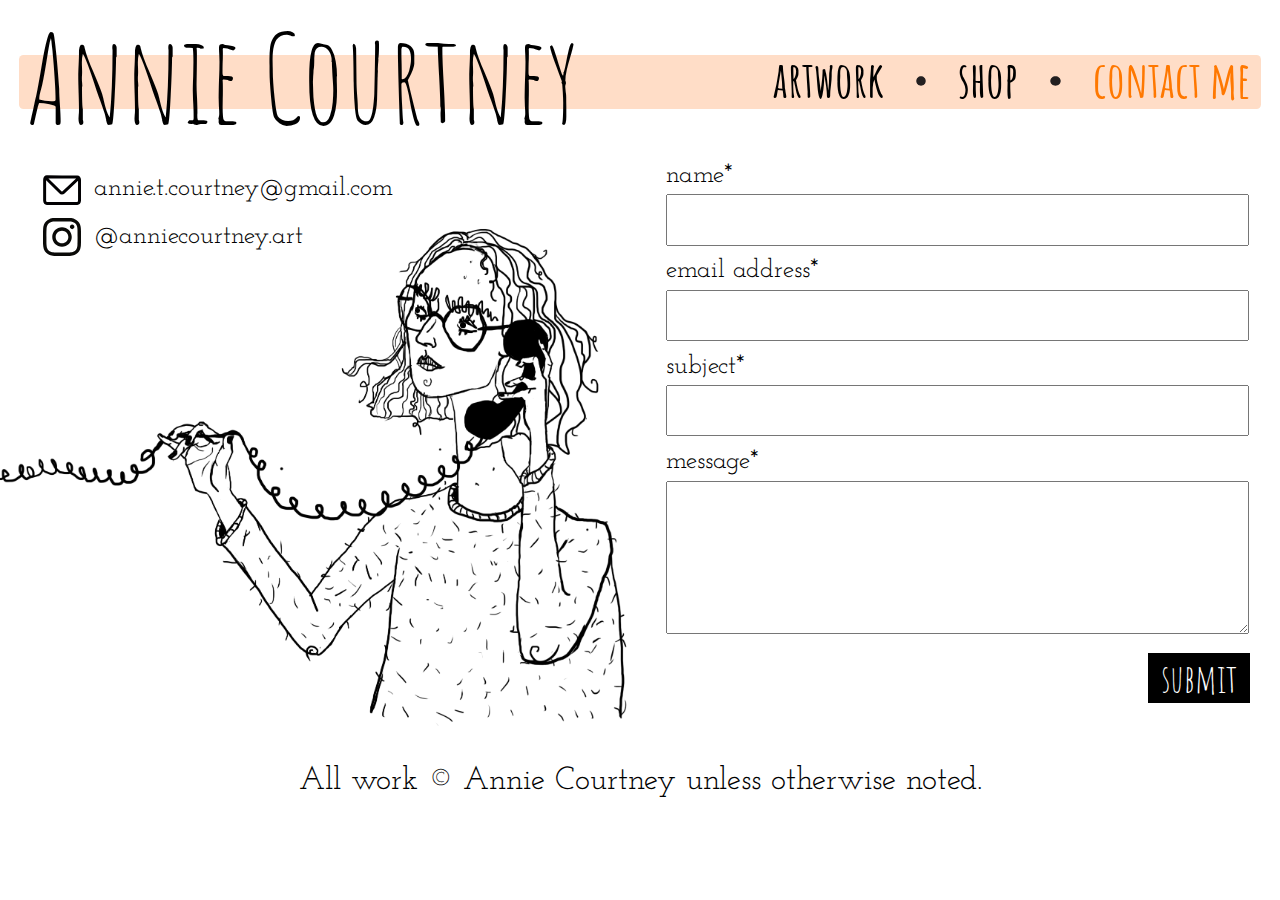
==== commit 88aad88b: "flex boxes on shop and contact (and other major changes)" ====
--- a/contact.html
+++ b/contact.html
@@ -8,14 +8,11 @@
 	<link rel="stylesheet" type="text/css" href="css/contact.css"/>
 	<link rel='icon' href='assets/favicon1.svg'/>
 	<script defer src="js/contact_eyes.js"></script> <!-- for eye movement -->
+	<meta name="viewport" content="width=device-width, initial-scale=1, maximum-scale=1"> <!--something about everything looking right on ipad? iphone? idk-->
 </head>
-<style>
-	/*hide the submit alert*/
-	.alert{
-		display:none;
-	}
-</style>
 <body>
+
+	<!-- header/nav bar -->
 	<div id="box">
 		<div class="bar1"></div>
 		<div class="bar1 corners"></div>
@@ -30,58 +27,80 @@
   			<a id="contact" class="page_title" href="contact.html">contact me</a>
 		</div>
 	</div>
-<div id="inner_box">
-<!--page specific-->
 
-<div class="alert">
-  <span class="closebtn" onclick="this.parentElement.style.display='none';">&times;</span> 
-  <br>
-  Thank you! Your message has been sent and I will get back to you as soon as possible. - Annie
-</div>
+	<!-- contact page content -->
+	<div id="inner_box">
 
-	<div id="handles">
-		<a href="mailto:annie.t.courtney@gmail.com"><p id="my_email"><img id="puffalope" src="assets/mail.svg" width="30vw"><a id="email_text" href="mailto:annie.t.courtney@gmail.com"> annie.t.courtney@gmail.com</a></p></a>
-		<a href="http://instagram.com/anniecourtney.art" target="_blank" rel="noopener noreferrer"><p id="insta_handle"><img id="insta_icon" src="assets/insta.svg" width="30vw"><a id="insta_text" href="http://instagram.com/anniecourtney.art" target="_blank" rel="noopener noreferrer"> @anniecourtney.art</a></p></a>
+		<!-- ----------------------------------------------------------------------- -->
+		<!--                             contact handles                             -->
+		<!-- ----------------------------------------------------------------------- -->
+
+		<div id="handles">
+			<div id="email_container">
+				<div>
+					<a href="mailto:annie.t.courtney@gmail.com"><img id="puffalope" src="assets/mail.svg"></a>
+				</div>
+				<div>
+					<a id="email_text" href="mailto:annie.t.courtney@gmail.com"> annie.t.courtney@gmail.com</a>
+				</div>
+			</div>
+			<div id="insta_container">
+				<div>
+					<a href="http://instagram.com/anniecourtney.art" target="_blank" rel="noopener noreferrer"><img id="insta_icon" src="assets/insta.svg" width="30vw"></a>
+				</div>
+				<div id="insta_text">
+					<a href="http://instagram.com/anniecourtney.art" target="_blank" rel="noopener noreferrer"> @anniecourtney.art</a>
+				</div>
+			</div>
+		</div>
+
+		<!-- ----------------------------------------------------------------------- -->
+		<!--                                 drawing                                 -->
+		<!-- ----------------------------------------------------------------------- -->
+
+		<div id="phone">
+			<div id="left_socket" class="socket">
+				<div id="left_eye" class="eye"></div>
+			</div>
+			<div id="right_socket" class="socket">
+				<div id="right_eye" class="eye"></div>
+			</div>
+			<img  id="without_pupils" class="doodle" src="assets/contact_me.png" alt="doodle of girl on phone">
+			<img  id="with_pupils" class="doodle" src="assets/contact_me_pupil.png" alt="doodle of girl on phone">
+		</div>
+
+		<!-- ----------------------------------------------------------------------- -->
+		<!--                               email form                                -->
+		<!-- ----------------------------------------------------------------------- -->
+
+		<div id="email_box">
+			<form action="https://formsubmit.co/annie.t.courtney@gmail.com" method="POST">
+				<input type="hidden" name="_next" value="https://annietrue.github.io/anniecourtney.art/contact_submitted.html">
+				<input type="text" name="_honey">
+				<input type="hidden" name="_autoresponse" value="Thanks so much for reaching out! I will get back to you as soon as possible. - Annie">
+				<input type="hidden" name="_template" value="box">
+				<!-- hidden formsubmit.co settings ^^^  -->
+				<label for="name">name*</label>
+				<br>
+				<input type="text" id="name" name="name" value="" required>
+				<br>
+				<label for="email_address">email address*</label>
+				<br>
+				<input type="email" id="email_address" name="email" value="" required>
+				<br>
+				<label for="subject">subject*</label>
+				<br>
+				<input type="text" id="subject" name="subject" value="" required>
+				<br>
+				<label for="message">message*</label>
+				<br>
+				<textarea id="message" name="message" value="" required></textarea>
+				<br>
+				<button type="submit">submit</button>
+			</form> 
+		</div> 
+
 	</div>
-<div id="phone">
-	<div id="left_socket" class="socket">
-		<div id="left_eye" class="eye"></div>
-	</div>
-	<div id="right_socket" class="socket">
-		<div id="right_eye" class="eye"></div>
-	</div>
-	<img  id="without_pupils" class="doodle" src="assets/contact_me.png" alt="doodle of girl on phone">
-	<img  id="with_pupils" class="doodle" src="assets/contact_me_pupil.png" alt="doodle of girl on phone">
-</div>
-	<div id="email_box">
-		<form action="https://formsubmit.co/annie.t.courtney@gmail.com" 
-method="POST">
-			<input type="hidden" name="_next" value="https://annietrue.github.io/anniecourtney.art/contact_submitted.html">
-			<input type="text" name="_honey">
-			<input type="hidden" name="_autoresponse" value="Thanks so much for reaching out! I will get back to you as soon as possible. - Annie">
-			<input type="hidden" name="_template" value="box">
-			<!-- hidden formsubmit.co settings ^^^  -->
-			<label for="name">name*</label>
-			<br>
-			<input type="text" id="name" name="name" value="" required>
-			<br>
-			<label for="email_address">email address*</label>
-			<br>
-			<input type="email" id="email_address" name="email" value="" required>
-			<br>
-			<label for="subject">subject*</label>
-			<br>
-			<input type="text" id="subject" name="subject" value="" required>
-			<br>
-			<label for="message">message*</label>
-			<br>
-			<textarea id="message" name="message" value="" required></textarea>
-			<br>
-			<button type="submit">submit</button>
-		</form>
-	</div>
-<!-- ^^^ page specific ^^^ -->
-</div>
 	<div id="footer">All work &#169; Annie Courtney unless otherwise  noted.</div>
 </body>
 </html>--- a/css/genStyle.css
+++ b/css/genStyle.css
@@ -11,7 +11,8 @@
 body{
 	font-family: 'Josefin Slab', serif;
 	margin: 0px;
-	font-size: 98pt; /*the font size that all font percentages will be referencing*/
+	/*font-size: 98pt; /~the font size that all font percentages will be referencing~/*/
+
 
 /*polka dots below*/
 /* 	background-image: radial-gradient(#f2f2f2 5%, transparent 5%), radial-gradient(#f2f2f2 5%, transparent 5%);
@@ -20,6 +21,9 @@
   	background-position: 0% 0%, 50% 50%;
   	background-size: 5% 10%;*/
 
+	display: flex;
+	flex-direction: column;
+	justify-content: flex-start;
 
 
 }
@@ -27,7 +31,7 @@
 	display: flex;
 	flex: 0 1 auto;
 	flex-direction: column;
-	margin-bottom: 4vh;
+	margin-bottom: 1vh;
 }
 #nav {
 	position: relative;
@@ -38,7 +42,7 @@
 	margin-right: 13.5vw;
 	margin-left: auto;
 	margin-top: 1vw;
-	margin-bottom: 5vw;
+	margin-bottom: 3vw;
 }
 #nav a{
 	color: black;
@@ -96,12 +100,14 @@
     padding-bottom: 15vw;
 }
 #footer{
-	position: static;
+/*	position: absolute;*/
 	text-align: center;
 	font-size: 4vw;
 	width: 100%;
-	bottom:0;
-	padding-bottom: 3.5vw;
+	margin-top: 8vw;
+	padding-bottom: 2vw;
+/*	bottom:0;*/
+/*	padding-bottom: 3.5vw;*/
 }
 
 /*dektop stuff below*/
@@ -172,7 +178,14 @@
 
 	}
 	#footer{
+		margin-top: 2vw;
 		font-size: 2.5vw;
 		padding-bottom: 1vw;
+
+/* 
+		position: absolute;
+		bottom: -8vw;
+		font-size: 2.5vw;
+		padding-bottom: 1vw; */
 	}
 }--- a/css/contact_eyes.css
+++ b/css/contact_eyes.css
@@ -1,9 +1,66 @@
-.eye{
+/* .eye{
 	display: none;
 }
 .socket{
 	display: none;
-}
+} */
+	/*general eye classes*/
+	.eye{
+		display: block;
+		position: relative;
+		background-color: black;
+		height: .5vw;
+		width: .5vw;
+		border-radius: 50%;
+		z-index: 100; /*above everything so high number*/
+
+	}
+	.socket{
+		display: block;
+		position: absolute;
+		overflow: hidden;
+		height: 1vw;
+		width: 1.5vw;
+		z-index: 99; /*just below the eyes*/
+	}
+
+	/*left eye and socket*/
+	#left_socket{
+		margin-left: 61.25vw;
+		margin-top: 17.65vw;
+
+		height: 1.08vw;
+		width: 1.35vw;
+
+		/* background-color: rgba(100,0,0,.5); */
+	}
+	#left_eye{
+		height: .85vw;
+		width: .85vw;
+
+		top: .01vw; /* default: .01vw steps: -.05vw, .01vw, .15vw, .3vw */
+		left: .05vw; /* default: .05vw steps: -.1vw, .1vw, .25vw, .45vw */
+
+	}
+
+	/*right eye and socket*/
+	#right_socket{
+		margin-left: 67.65vw;
+		margin-top: 19.5vw;
+
+		height: 1.25vw;
+		width: 1.85vw;
+
+		/* background-color: rgba(100,0,0,.5); */
+	}
+	#right_eye{
+		height: .95vw;
+		width: .95vw;
+
+		top: .05vw; /* default: .05vw steps: -.05vw, .05vw, .2vw, .3vw */
+		left: .15vw; /* default: .15vw range: 0vw, .25vw, .5vw, .75vw */
+
+	}
 @media (min-width: 992px), (orientation: landscape) {
 
 	/*general eye classes*/
@@ -24,16 +81,19 @@
 		height: 1vw;
 		width: 1.5vw;
 		z-index: 99; /*just below the eyes*/
+	
 
 	}
 
 	/*left eye and socket*/
 	#left_socket{
-		left: 33.1vw;
-		top: 3.9vw;
+		margin-left: 32.4vw;
+		margin-top: 11.35vw;
 
 		height: .58vw;
 		width: .85vw;
+
+		/* background-color: rgba(100,0,0,.5); */
 	}
 	#left_eye{
 		height: .35vw;
@@ -46,11 +106,13 @@
 
 	/*right eye and socket*/
 	#right_socket{
-		left: 36.5vw;
-		top: 4.95vw;
+		margin-left: 35.8vw;
+		margin-top: 12.4vw;
 
 		height: .75vw;
 		width: 1.35vw;
+
+		/* background-color: rgba(100,0,0,.5); */
 	}
 	#right_eye{
 		height: .45vw;
--- a/css/contact.css
+++ b/css/contact.css
@@ -1,165 +1,243 @@
 @import url('https://fonts.googleapis.com/css2?family=Amatic+SC&family=Josefin+Slab&display=swap');
 
-/*submit confirmation above*/
-#handles{
-	font-size: 4.5vw;
-	position: absolute;
-	margin-top: -5vw;
-	margin-left: 7vw;
-	width: 45vw;
-}
-#my_email{
-	margin-top: 0;
-	margin-bottom: 0;
-}
-#my_email #email_text{
-	position: absolute;
-	margin-top: 1.5vw;
-	margin-left: 1.75vw;
-	text-decoration: none;
-	color: black;
-}
-#insta_handle{
-	margin-top: 0;
-	margin-bottom: 0;
-}
-#insta_handle #insta_text{
-	position: absolute;
-	margin-top: 1vw;
-	margin-left: 1.15vw;
-	text-decoration: none;
-	color: black;
-}
-#with_pupils{
-	display: block;
-}
-#without_pupils{
-	display: none;
-}
-.doodle{
-	width: 110vw;
-	height: auto;
-	margin-top: -2vw;
-	margin-bottom: -7vw;
-}
-#email_box{
-	font-size: 5vw;
-	margin: -16vw/*top*/ 7vw/*right*/ 5vw/*bottom*/ 7vw/*left*/;
-}
-#email_box input{
-	width: 100%;
-	height: 12vw;
-	margin-top: 1.5vw;
-	margin-bottom: 1.5vw;
-	font-size: 5vw;
-	font-family: 'Josefin Slab', serif;
-	padding: 0vw 0vw 0vw 1.5vw;;
-}
-#email_box textarea{
-	width: 100%;
-	height: 45vw;
-	margin-top: 1.5vw;
-	margin-bottom: 0;
-	font-size: 5vw;
-	font-family: 'Josefin Slab', serif;
-	padding: 1.5vw 1.5vw 0vw 2vw;
-}
-#email_box button{
-	background-color: black;
-	border-radius: 0;
-	border: 0;
-	color: white;
-	font-family: 'Amatic SC', cursive;
-	font-size: 7vw;
-	padding-left: 2.2vw;
-	padding-right: 2vw;
-	margin-top: 2vw;
-	margin-right: 0;
-	float: right;
-}
+
+	#inner_box{
+		/* flexbox containing handles, phone, and email_box */
+		display: flex;
+		flex-direction: column;
+		align-items: flex-start;
+		width: 100%;
+		height: auto;
+	}
+
+	/* -------------------------------------------------------------------------- */
+	/*             handles: email address and insta username container            */
+	/* -------------------------------------------------------------------------- */
+
+	#handles{
+		font-size: 4.5vw;
+		width: 62vw;
+		height: 14vw;
+
+		z-index: 10; /*above phone (drawing)*/
+		margin-left: 5vw;
+	}
+		#email_container{
+			display: flex;
+			flex-direction: row;
+			justify-content: flex-start;
+			align-items: center;
+			width: 100%;
+			height: 50%;
+		}
+		#puffalope{
+			width: 6vw;
+			margin: 1vw 2vw 1vw 1vw;
+		}
+		#email_text{
+			text-decoration: none;
+			color: black;
+		}
+		#insta_container{
+			display: flex;
+			flex-direction: row;
+			justify-content: flex-start;
+			align-items: center;
+			width: 100%;
+			height: 50%;
+		}
+		#insta_icon{
+			width: 6vw;
+			margin: 1vw 2vw 1vw 1vw;
+		}
+		#insta_text{
+			margin-top: -1vw;
+		}
+		#insta_text a{
+			text-decoration: none;
+			color: black;
+		}
+
+	/* -------------------------------------------------------------------------- */
+	/*                           phone: image container                           */
+	/* -------------------------------------------------------------------------- */
+
+	#phone{
+		width: 100%;
+		height: auto;
+
+		z-index: 1; /*below handles*/
+
+		margin-top: -10vw;
+		margin-left: 0;
+	}
+		#with_pupils{
+			display: none;
+		}
+		/* image without pupils for eye movement on desktop */
+		#without_pupils{
+			display: block;
+		}
+		.doodle{
+			height: 80vw;
+			width: auto;
+		}
+	
+	/* -------------------------------------------------------------------------- */
+	/*                       email_box: email form container                      */
+	/* -------------------------------------------------------------------------- */
+
+	#email_box{
+		width: 90%;
+		height: auto;
+		font-size: 5vw;
+		z-index: 1; /*same as phone (drawing)*/
+		margin: -14vw 5vw auto 5vw;
+	}
+	#email_box input{
+		width: 100%;
+		height: 10vw;
+		margin-top: .5vw;
+		margin-bottom: 1vw;
+		font-size: 4vw;
+		font-family: 'Josefin Slab', serif;
+		padding: 0 .1vw 0px 1vw;;
+	}
+		#email_box textarea{
+			width: 100%;
+			height: 36vw;
+			margin-top: .5vw;
+			margin-bottom: 0;
+			font-size: 4vw;
+			font-family: 'Josefin Slab', serif;
+			padding: 3vw 1.5vw 0 1.5vw;
+		}
+		#email_box button{
+			background-color: black;
+			border-radius: 0;
+			border: 0;
+			color: white;
+			font-family: 'Amatic SC', cursive;
+			font-size: 7vw;
+			padding-left: 2vw;
+			padding-right: 2vw;
+			margin: 1vw 0vw;
+			float: right;
+		}
 #email_box button:hover{
 	background-color: #ff7800;
 	cursor: pointer;
-}
+} 
 
 input[name="_honey"] {
 		display: none;
 }
 
-/*desktop below*/
+/* -------------------------------------------------------------------------- */
+/*                                desktop below                               */
+/* -------------------------------------------------------------------------- */
 
 @media (min-width: 992px), (orientation: landscape) {
+
 	#inner_box{
-		display: grid;
-		grid-template-areas:
-		'alert' 
-		'doodle email_box';
-	}
-	#handles img{
-		width: 2.5vw;
-	}
+		/* flexbox containing handles, phone, and email_box */
+		display: flex;
+		flex-direction: row;
+		align-items: flex-start;
+		width: 100%;
+		height: 45vw;
+	}
+
+
+	/* -------------------------------------------------------------------------- */
+	/*             handles: email address and insta username container            */
+	/* -------------------------------------------------------------------------- */
+
 	#handles{
-		position: relative;
-		margin-top: -3vw;
-		margin-left: 2.5vw;
 		font-size: 2vw;
-		z-index: 2;
-	}
-	#my_email{
-		margin-top: 0;
-		margin-bottom: 0;
-		/*height: 5vh;*/
-	}
-	#my_email img{
-		margin-top: .25vw;
-	}
-	#my_email #email_text{
-		position: absolute;
-		margin-top: .75vw;
-		margin-left: 1vw;
-		text-decoration: none;
-	}
-	#insta_handle{
-		margin-top: 0;
-		margin-bottom: 0;
-		/*height: 5vh;*/
-	}
-	#insta_handle img{
-		margin-top: .5vw;
-	}
-	#insta_handle #insta_text{
-		position: absolute;
-		margin-top: .75vw;
-		margin-left: .75vw;
-		text-decoration: none;
-		color: black;
-	}
+		width: 30vw;
+		height: 8vw;
+
+		z-index: 10; /*above phone (drawing)*/
+		margin-left: 2.35vw;
+	}
+		#email_container{
+			display: flex;
+			flex-direction: row;
+			justify-content: flex-start;
+			align-items: center;
+			width: 100%;
+			height: 50%;
+		}
+		#puffalope{
+			width: 3vw;
+			margin: 1vw 1vw 1vw 1vw;
+		}
+		#email_text{
+			text-decoration: none;
+			color: black;
+		}
+		#insta_container{
+			display: flex;
+			flex-direction: row;
+			justify-content: flex-start;
+			align-items: center;
+			width: 100%;
+			height: 50%;
+		}
+		#insta_icon{
+			width: 3vw;
+			margin: 1vw 1vw 1vw 1vw;
+		}
+		#insta_text{
+			margin-top: -.5vw;
+		}
+		#insta_text a{
+			text-decoration: none;
+			color: black;
+		}
+
+	/* -------------------------------------------------------------------------- */
+	/*                           phone: image container                           */
+	/* -------------------------------------------------------------------------- */
+
 	#phone{
-		width: 62vw;
-		position: relative;
-	}
-	#with_pupils{
-		display: none;
-	}
-	#without_pupils{
-		display: block;
-	}
-	.doodle{
-		height: auto;
-		width: 62vw;
-		margin-top: -8vw;
-		margin-bottom: 0;
-		z-index: -1;
-	}
+		width: 52vw;
+		height: 43.5vw;
+
+		z-index: 1; /*below handles*/
+		
+
+
+		margin-top:auto;
+		margin-left: -32.35vw;
+	}
+		#with_pupils{
+			display: none;
+		}
+		/* image without pupils for eye movement on desktop */
+		#without_pupils{
+			display: block;
+		}
+		.doodle{
+			height: auto;
+			width: 95%;
+			margin-top: 2vw;
+		}
+	
+	/* -------------------------------------------------------------------------- */
+	/*                       email_box: email form container                      */
+	/* -------------------------------------------------------------------------- */
+
 	#email_box{
-		margin: -48.1vw/*top*/ 0/*right*/ 2vw/*bottom*/ 52.5vw/*left*/;
-		width: 45vw;
-		height: auto;
+		width: 48vw;
+		height: 43.5vw;
 		font-size: 2vw;
-		z-index: 2;
+		z-index: 1; /*same as phone (drawing)*/
+		margin: auto;
 	}
 	#email_box input{
-		width: 100%;
+		width: 95%;
 		height: 4vw;
 		margin-top: .5vw;
 		margin-bottom: 1vw;
@@ -167,26 +245,25 @@
 		font-family: 'Josefin Slab', serif;
 		padding: 0 .1vw 0px 1vw;;
 	}
-	#email_box textarea{
-		width: 100%;
-		height: 12vw;
-		margin-top: .5vw;
-		margin-bottom: 0;
-		font-size: 2vw;
-		font-family: 'Josefin Slab', serif;
-		padding: 1vw .1vw 0 1vw;
-		rows: 20;
-	}
-	#email_box button{
-		background-color: black;
-		border-radius: 0;
-		border: 0;
-		color: white;
-		font-family: 'Amatic SC', cursive;
-		font-size: 3vw;
-		padding-left: 1vw;
-		padding-right: 1vw;
-		margin-top: 1vw;
-		margin-right: 0;
-	}
+		#email_box textarea{
+			width: 95%;
+			height: 12vw;
+			margin-top: .5vw;
+			margin-bottom: 0;
+			font-size: 2vw;
+			font-family: 'Josefin Slab', serif;
+			padding: 1vw .1vw 0 1vw;
+		}
+		#email_box button{
+			background-color: black;
+			border-radius: 0;
+			border: 0;
+			color: white;
+			font-family: 'Amatic SC', cursive;
+			font-size: 3vw;
+			padding-left: 1vw;
+			padding-right: 1vw;
+			margin: 1vw 2.35vw;
+			float: right;
+		}
 }